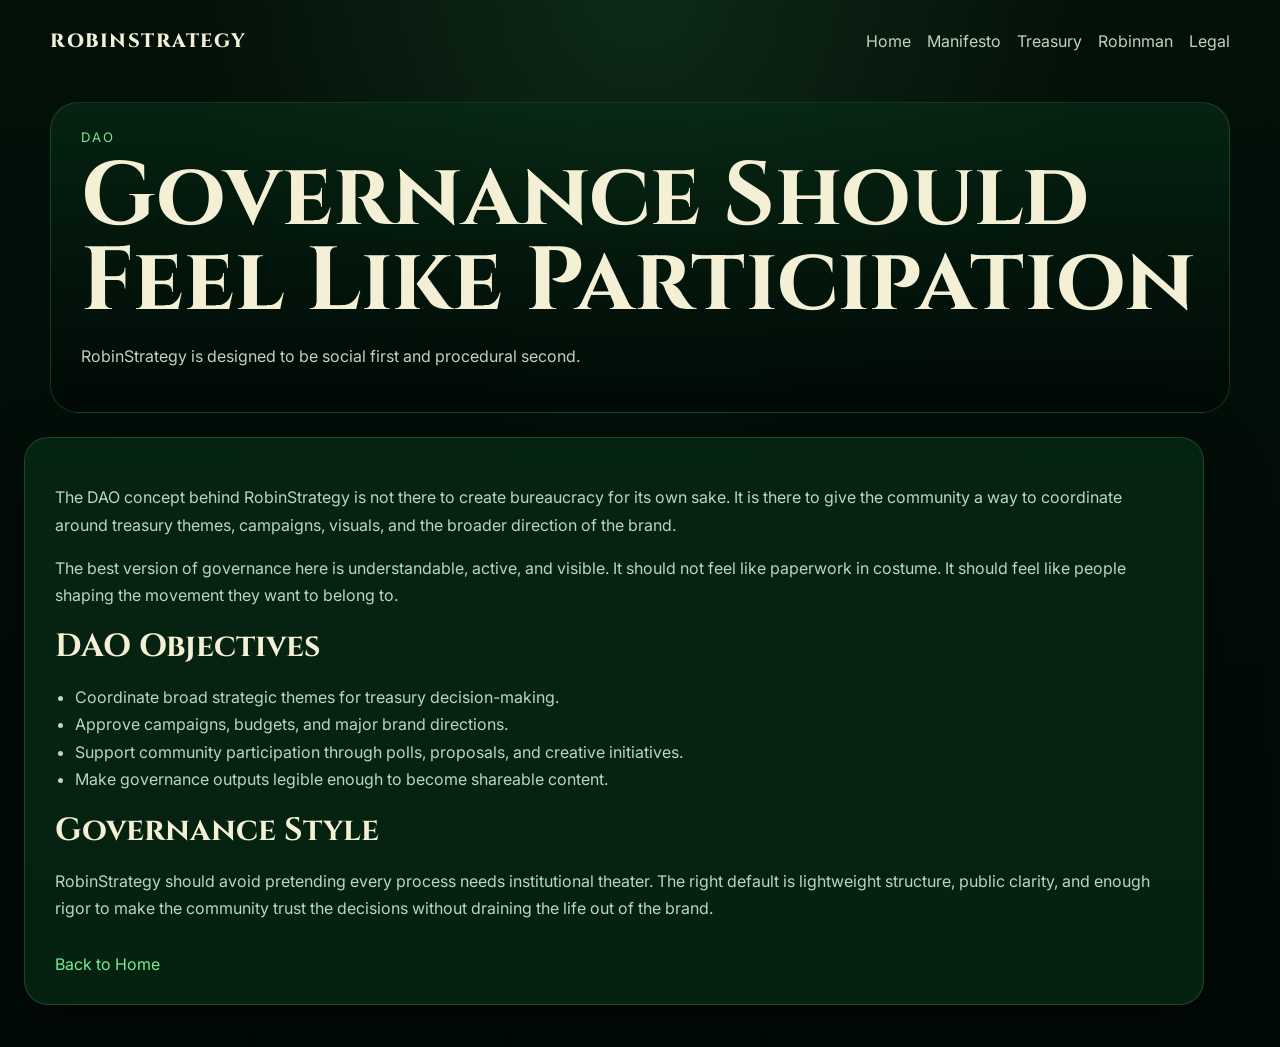
==== pages/dao.html @ c86b2b59 "Initial RobinStrategy docs site" ====
<!DOCTYPE html>
<html lang="en">
<head>
  <meta charset="UTF-8">
  <meta name="viewport" content="width=device-width, initial-scale=1.0">
  <title>DAO | RobinStrategy Docs</title>
  <link rel="preconnect" href="https://fonts.googleapis.com">
  <link rel="preconnect" href="https://fonts.gstatic.com" crossorigin>
  <link href="https://fonts.googleapis.com/css2?family=Cinzel:wght@600;700;800&family=Inter:wght@400;500;600;700&display=swap" rel="stylesheet">
  <link rel="stylesheet" href="../assets/styles.css">
</head>
<body>
  <header class="page-hero">
    <nav class="topbar">
      <div class="brand">RobinStrategy</div>
      <div class="nav-links">
        <a href="../index.html">Home</a>
        <a href="manifesto.html">Manifesto</a>
        <a href="treasury.html">Treasury</a>
        <a href="robinman.html">Robinman</a>
        <a href="legal.html">Legal</a>
      </div>
    </nav>
    <div class="page-title-wrap">
      <p class="eyebrow">DAO</p>
      <h1>Governance Should Feel Like Participation</h1>
      <p class="lede">RobinStrategy is designed to be social first and procedural second.</p>
    </div>
  </header>
  <main class="content-wrap">
    <p>The DAO concept behind RobinStrategy is not there to create bureaucracy for its own sake. It is there to give the community a way to coordinate around treasury themes, campaigns, visuals, and the broader direction of the brand.</p>
    <p>The best version of governance here is understandable, active, and visible. It should not feel like paperwork in costume. It should feel like people shaping the movement they want to belong to.</p>
    <h2>DAO Objectives</h2>
    <ul>
      <li>Coordinate broad strategic themes for treasury decision-making.</li>
      <li>Approve campaigns, budgets, and major brand directions.</li>
      <li>Support community participation through polls, proposals, and creative initiatives.</li>
      <li>Make governance outputs legible enough to become shareable content.</li>
    </ul>
    <h2>Governance Style</h2>
    <p>RobinStrategy should avoid pretending every process needs institutional theater. The right default is lightweight structure, public clarity, and enough rigor to make the community trust the decisions without draining the life out of the brand.</p>
    <a class="back-link" href="../index.html">Back to Home</a>
  </main>
</body>
</html>
---- assets/styles.css ----
:root {
  --bg: #010906;
  --bg-soft: #072d15;
  --bg-panel: rgba(7, 45, 21, 0.72);
  --line: rgba(115, 235, 150, 0.18);
  --text: #f3f0d5;
  --muted: #bfd4bd;
  --accent: #358245;
  --accent-bright: #73eb96;
  --shadow: rgba(0, 0, 0, 0.35);
}

* {
  box-sizing: border-box;
}

html,
body {
  margin: 0;
  padding: 0;
  background:
    radial-gradient(circle at top, rgba(53, 130, 69, 0.22), transparent 38%),
    linear-gradient(180deg, #031109 0%, #010906 100%);
  color: var(--text);
  font-family: "Inter", sans-serif;
}

a {
  color: inherit;
  text-decoration: none;
}

.site-shell {
  min-height: 100vh;
}

.hero,
.page-hero {
  padding: 28px 24px 56px;
}

.topbar {
  max-width: 1180px;
  margin: 0 auto 48px;
  display: flex;
  gap: 16px;
  justify-content: space-between;
  align-items: center;
  flex-wrap: wrap;
}

.brand {
  font-family: "Cinzel", serif;
  font-size: 1.2rem;
  font-weight: 800;
  letter-spacing: 0.08em;
  text-transform: uppercase;
}

.nav-links {
  display: flex;
  gap: 16px;
  flex-wrap: wrap;
  color: var(--muted);
}

.nav-links a:hover,
.doc-card:hover,
.button:hover {
  color: white;
}

.hero-copy,
.page-title-wrap,
.panel,
.content-wrap {
  max-width: 1180px;
  margin: 0 auto;
}

.eyebrow {
  margin: 0 0 10px;
  text-transform: uppercase;
  letter-spacing: 0.16em;
  color: var(--accent-bright);
  font-size: 0.82rem;
}

h1,
h2,
h3 {
  font-family: "Cinzel", serif;
  margin-top: 0;
}

h1 {
  font-size: clamp(2.5rem, 7vw, 5.7rem);
  line-height: 0.95;
  margin-bottom: 18px;
}

h2 {
  font-size: clamp(1.4rem, 3vw, 2rem);
  margin-bottom: 12px;
}

h3 {
  font-size: 1.1rem;
  margin-bottom: 8px;
}

.lede,
.content-wrap p,
.content-wrap li,
.card p,
.doc-card p {
  color: var(--muted);
  line-height: 1.7;
  font-size: 1rem;
}

.hero-copy {
  padding: 30px;
  border: 1px solid var(--line);
  border-radius: 28px;
  background: linear-gradient(180deg, rgba(7, 45, 21, 0.7), rgba(1, 9, 6, 0.92));
  box-shadow: 0 18px 60px var(--shadow);
}

.cta-row {
  display: flex;
  gap: 14px;
  flex-wrap: wrap;
  margin-top: 24px;
}

.button {
  display: inline-flex;
  align-items: center;
  justify-content: center;
  min-height: 46px;
  padding: 0 18px;
  border-radius: 999px;
  border: 1px solid var(--line);
  transition: 160ms ease;
}

.button-primary {
  background: var(--accent);
  color: white;
}

.button-secondary {
  background: rgba(255, 255, 255, 0.03);
}

.panel {
  padding: 0 24px 28px;
}

.grid-two {
  display: grid;
  grid-template-columns: repeat(2, minmax(0, 1fr));
  gap: 20px;
}

.card,
.doc-card,
.content-wrap {
  background: var(--bg-panel);
  border: 1px solid var(--line);
  border-radius: 24px;
  box-shadow: 0 18px 60px var(--shadow);
}

.card {
  padding: 24px;
}

.doc-grid {
  display: grid;
  grid-template-columns: repeat(3, minmax(0, 1fr));
  gap: 18px;
}

.doc-card {
  padding: 22px;
  transition: transform 160ms ease, border-color 160ms ease;
}

.doc-card:hover {
  transform: translateY(-2px);
  border-color: rgba(115, 235, 150, 0.34);
}

.page-hero {
  padding-bottom: 24px;
}

.page-title-wrap {
  padding: 26px 30px;
  border: 1px solid var(--line);
  border-radius: 28px;
  background: linear-gradient(180deg, rgba(7, 45, 21, 0.66), rgba(1, 9, 6, 0.92));
}

.content-wrap {
  padding: 30px;
  margin: 0 24px 42px;
}

.content-wrap ul {
  padding-left: 20px;
}

.meta {
  color: var(--accent-bright);
  text-transform: uppercase;
  letter-spacing: 0.12em;
  font-size: 0.82rem;
}

.back-link {
  display: inline-block;
  margin-top: 16px;
  color: var(--accent-bright);
}

@media (max-width: 900px) {
  .grid-two,
  .doc-grid {
    grid-template-columns: 1fr;
  }

  .content-wrap {
    margin-left: 16px;
    margin-right: 16px;
  }
}
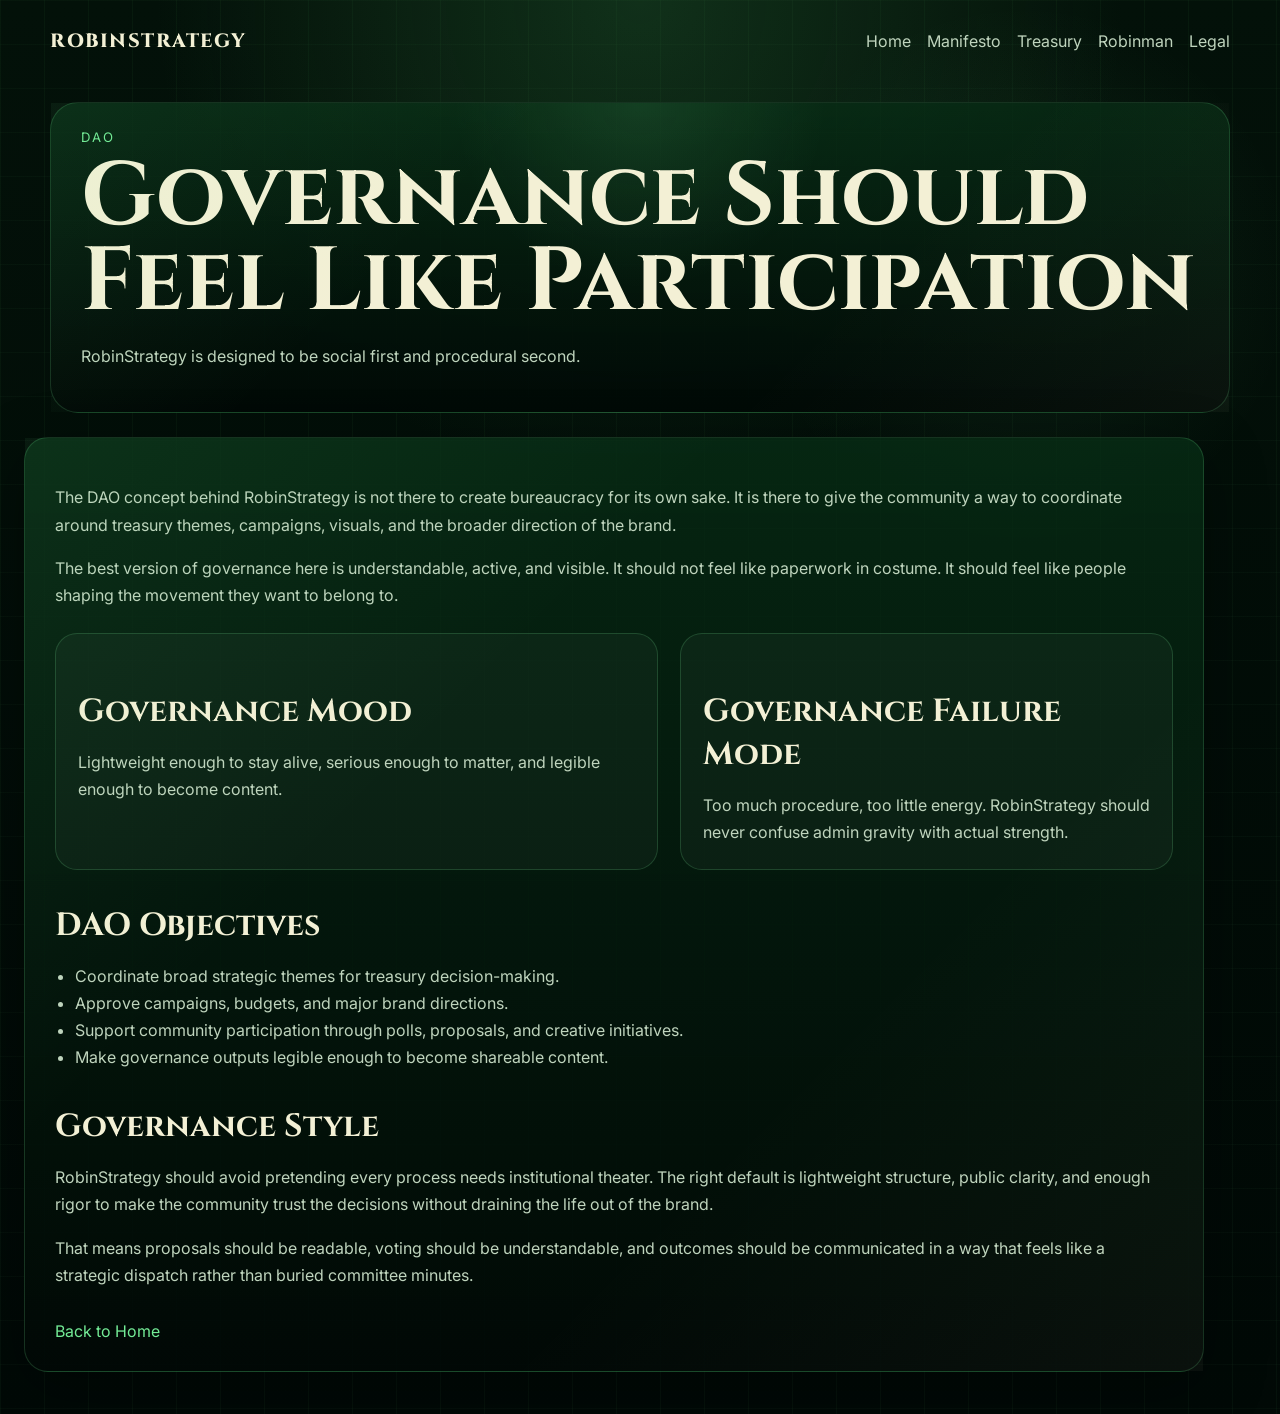
==== commit a72eb4eb: "Refine docs site design and content" ====
--- a/pages/dao.html
+++ b/pages/dao.html
@@ -30,6 +30,16 @@
   <main class="content-wrap">
     <p>The DAO concept behind RobinStrategy is not there to create bureaucracy for its own sake. It is there to give the community a way to coordinate around treasury themes, campaigns, visuals, and the broader direction of the brand.</p>
     <p>The best version of governance here is understandable, active, and visible. It should not feel like paperwork in costume. It should feel like people shaping the movement they want to belong to.</p>
+    <div class="split-callout">
+      <div class="callout-panel">
+        <h2>Governance Mood</h2>
+        <p>Lightweight enough to stay alive, serious enough to matter, and legible enough to become content.</p>
+      </div>
+      <div class="callout-panel">
+        <h2>Governance Failure Mode</h2>
+        <p>Too much procedure, too little energy. RobinStrategy should never confuse admin gravity with actual strength.</p>
+      </div>
+    </div>
     <h2>DAO Objectives</h2>
     <ul>
       <li>Coordinate broad strategic themes for treasury decision-making.</li>
@@ -39,6 +49,7 @@
     </ul>
     <h2>Governance Style</h2>
     <p>RobinStrategy should avoid pretending every process needs institutional theater. The right default is lightweight structure, public clarity, and enough rigor to make the community trust the decisions without draining the life out of the brand.</p>
+    <p>That means proposals should be readable, voting should be understandable, and outcomes should be communicated in a way that feels like a strategic dispatch rather than buried committee minutes.</p>
     <a class="back-link" href="../index.html">Back to Home</a>
   </main>
 </body>
--- a/assets/styles.css
+++ b/assets/styles.css
@@ -2,11 +2,14 @@
   --bg: #010906;
   --bg-soft: #072d15;
   --bg-panel: rgba(7, 45, 21, 0.72);
+  --bg-panel-strong: rgba(3, 17, 9, 0.92);
   --line: rgba(115, 235, 150, 0.18);
+  --line-strong: rgba(115, 235, 150, 0.34);
   --text: #f3f0d5;
   --muted: #bfd4bd;
   --accent: #358245;
   --accent-bright: #73eb96;
+  --cream: #ebecc2;
   --shadow: rgba(0, 0, 0, 0.35);
 }
 
@@ -19,8 +22,12 @@
   margin: 0;
   padding: 0;
   background:
-    radial-gradient(circle at top, rgba(53, 130, 69, 0.22), transparent 38%),
+    radial-gradient(circle at top, rgba(53, 130, 69, 0.28), transparent 32%),
+    radial-gradient(circle at 80% 20%, rgba(115, 235, 150, 0.08), transparent 18%),
+    linear-gradient(90deg, rgba(53, 130, 69, 0.08) 1px, transparent 1px),
+    linear-gradient(rgba(53, 130, 69, 0.06) 1px, transparent 1px),
     linear-gradient(180deg, #031109 0%, #010906 100%);
+  background-size: auto, auto, 44px 44px, 44px 44px, auto;
   color: var(--text);
   font-family: "Inter", sans-serif;
 }
@@ -37,6 +44,7 @@
 .hero,
 .page-hero {
   padding: 28px 24px 56px;
+  position: relative;
 }
 
 .topbar {
@@ -123,8 +131,31 @@
   padding: 30px;
   border: 1px solid var(--line);
   border-radius: 28px;
-  background: linear-gradient(180deg, rgba(7, 45, 21, 0.7), rgba(1, 9, 6, 0.92));
+  background:
+    radial-gradient(circle at top, rgba(115, 235, 150, 0.12), transparent 32%),
+    linear-gradient(180deg, rgba(7, 45, 21, 0.76), rgba(1, 9, 6, 0.94));
   box-shadow: 0 18px 60px var(--shadow);
+  overflow: hidden;
+}
+
+.hero-copy::after,
+.page-title-wrap::after,
+.content-wrap::after,
+.card::after,
+.doc-card::after {
+  content: "";
+  position: absolute;
+  inset: 0;
+  pointer-events: none;
+  background: linear-gradient(135deg, rgba(115, 235, 150, 0.06), transparent 34%, transparent 66%, rgba(235, 236, 194, 0.04));
+}
+
+.hero-copy,
+.page-title-wrap,
+.content-wrap,
+.card,
+.doc-card {
+  position: relative;
 }
 
 .cta-row {
@@ -146,12 +177,13 @@
 }
 
 .button-primary {
-  background: var(--accent);
+  background: linear-gradient(135deg, #358245, #4fa75f);
   color: white;
+  border-color: rgba(115, 235, 150, 0.32);
 }
 
 .button-secondary {
-  background: rgba(255, 255, 255, 0.03);
+  background: rgba(255, 255, 255, 0.04);
 }
 
 .panel {
@@ -167,7 +199,8 @@
 .card,
 .doc-card,
 .content-wrap {
-  background: var(--bg-panel);
+  background:
+    linear-gradient(180deg, rgba(7, 45, 21, 0.78), rgba(1, 9, 6, 0.9));
   border: 1px solid var(--line);
   border-radius: 24px;
   box-shadow: 0 18px 60px var(--shadow);
@@ -191,6 +224,7 @@
 .doc-card:hover {
   transform: translateY(-2px);
   border-color: rgba(115, 235, 150, 0.34);
+  box-shadow: 0 22px 70px rgba(0, 0, 0, 0.42);
 }
 
 .page-hero {
@@ -201,7 +235,9 @@
   padding: 26px 30px;
   border: 1px solid var(--line);
   border-radius: 28px;
-  background: linear-gradient(180deg, rgba(7, 45, 21, 0.66), rgba(1, 9, 6, 0.92));
+  background:
+    radial-gradient(circle at top, rgba(115, 235, 150, 0.1), transparent 28%),
+    linear-gradient(180deg, rgba(7, 45, 21, 0.72), rgba(1, 9, 6, 0.94));
 }
 
 .content-wrap {
@@ -209,8 +245,27 @@
   margin: 0 24px 42px;
 }
 
+.content-wrap h2 {
+  margin-top: 34px;
+}
+
+.content-wrap blockquote {
+  margin: 24px 0;
+  padding: 18px 20px;
+  border-left: 3px solid var(--accent-bright);
+  border-radius: 0 18px 18px 0;
+  background: rgba(255, 255, 255, 0.03);
+  color: var(--cream);
+  font-family: "Cinzel", serif;
+  line-height: 1.6;
+}
+
 .content-wrap ul {
   padding-left: 20px;
+}
+
+.content-wrap strong {
+  color: var(--cream);
 }
 
 .meta {
@@ -226,9 +281,58 @@
   color: var(--accent-bright);
 }
 
+.stat-row {
+  display: grid;
+  grid-template-columns: repeat(3, minmax(0, 1fr));
+  gap: 16px;
+  margin-top: 26px;
+}
+
+.stat {
+  padding: 18px;
+  border-radius: 20px;
+  background: rgba(255, 255, 255, 0.035);
+  border: 1px solid var(--line);
+}
+
+.stat-label {
+  margin: 0 0 8px;
+  color: var(--accent-bright);
+  text-transform: uppercase;
+  letter-spacing: 0.12em;
+  font-size: 0.75rem;
+}
+
+.stat-value {
+  margin: 0;
+  font-family: "Cinzel", serif;
+  font-size: 1.1rem;
+  color: var(--cream);
+}
+
+.split-callout {
+  display: grid;
+  grid-template-columns: 1.1fr 0.9fr;
+  gap: 22px;
+  margin-top: 24px;
+}
+
+.callout-panel {
+  padding: 22px;
+  border-radius: 22px;
+  border: 1px solid var(--line);
+  background: rgba(255, 255, 255, 0.03);
+}
+
+.callout-panel p:last-child {
+  margin-bottom: 0;
+}
+
 @media (max-width: 900px) {
   .grid-two,
-  .doc-grid {
+  .doc-grid,
+  .stat-row,
+  .split-callout {
     grid-template-columns: 1fr;
   }
 
